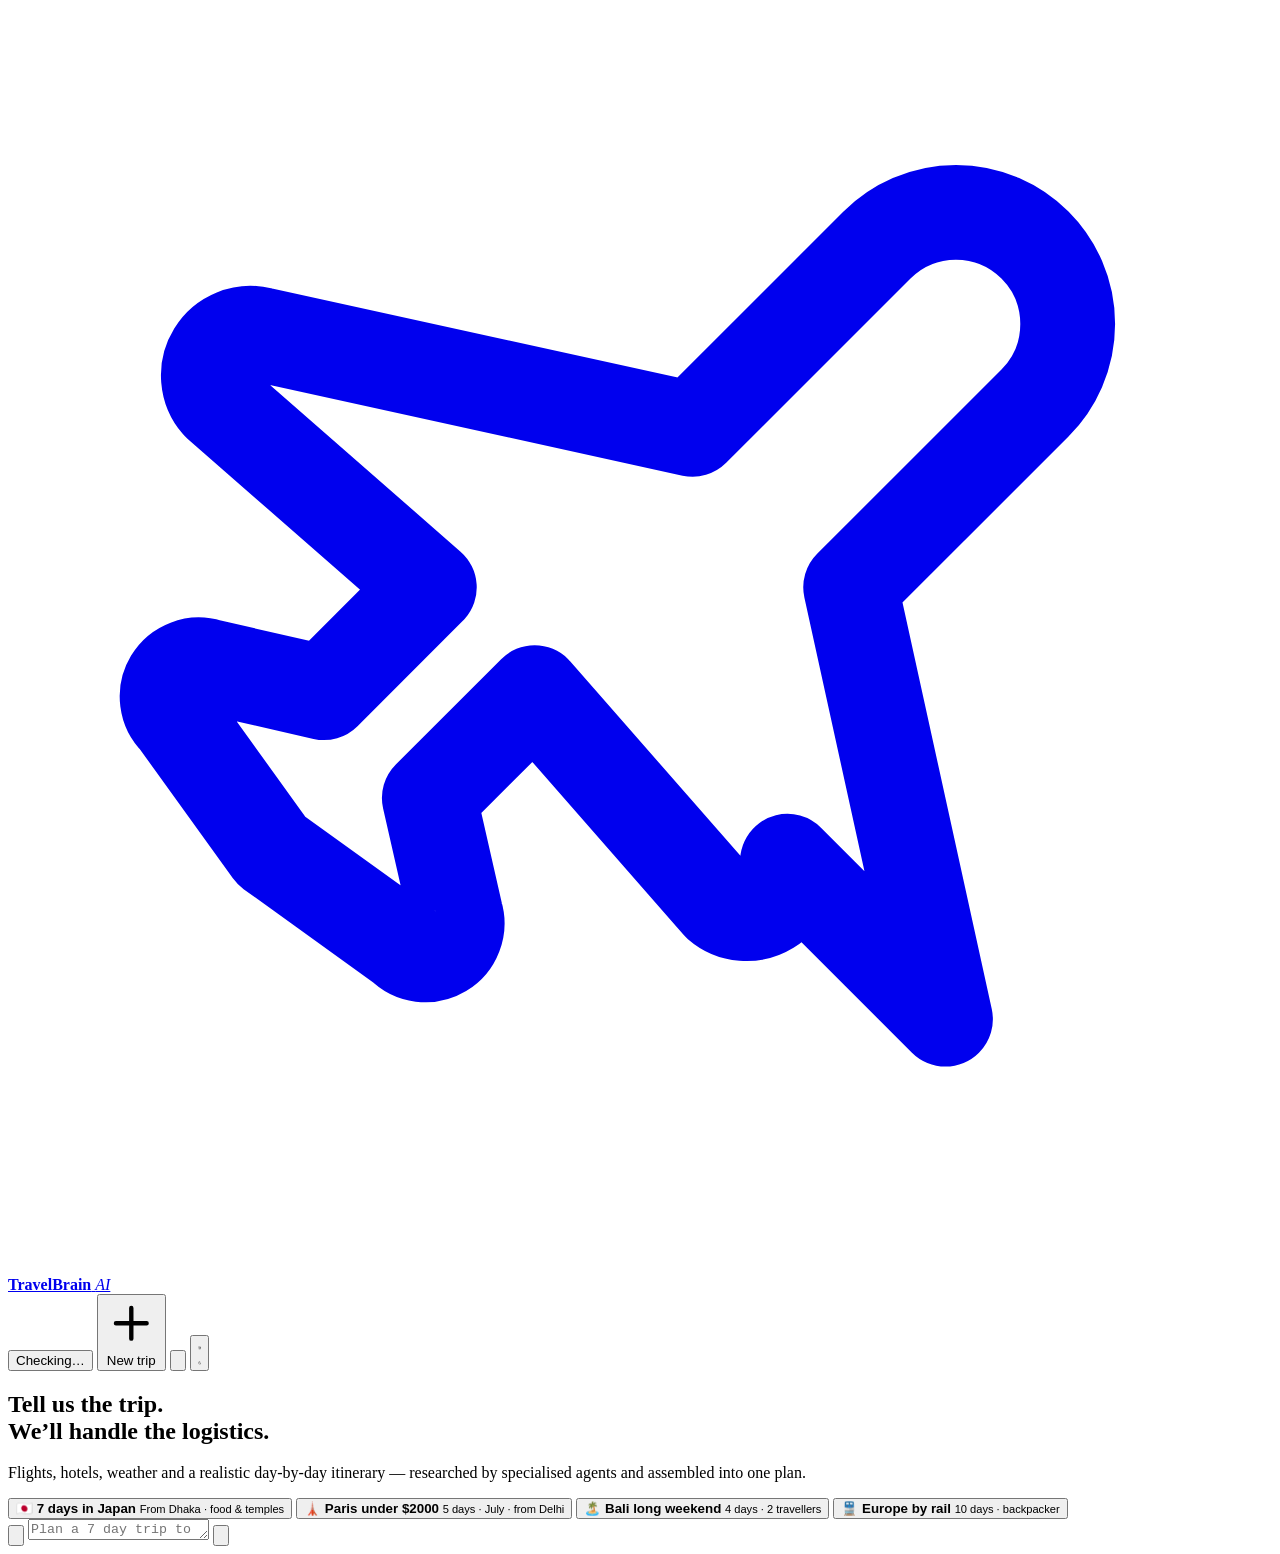
==== frontend/templates/index.html @ 0adacf0e "Initial commit" ====
<!DOCTYPE html>
<html lang="en" data-theme="dark">
<head>
  <meta charset="UTF-8" />
  <meta name="viewport" content="width=device-width, initial-scale=1.0" />
  <title>TravelBrain AI — Multi-Agent Travel Planner</title>
  <meta name="description" content="A LangGraph multi-agent system that plans flights, hotels, weather and day-by-day itineraries." />
  <link rel="stylesheet" href="/static/css/styles.css" />
</head>
<body>

  <!-- ambient background -->
  <div class="aurora" aria-hidden="true">
    <span class="blob blob-1"></span>
    <span class="blob blob-2"></span>
    <span class="blob blob-3"></span>
    <span class="grid"></span>
  </div>

  <div class="layout">
    <main class="main">

      <header class="topbar">
        <a class="brand" href="/">
          <span class="brand-mark" aria-hidden="true">
            <svg viewBox="0 0 24 24" fill="none" stroke="currentColor" stroke-width="1.8" stroke-linecap="round" stroke-linejoin="round">
              <path d="M17.8 19.2 16 11l3.5-3.5a2.1 2.1 0 0 0-3-3L13 8 4.8 6.2a.8.8 0 0 0-.8 1.3L8 11l-2 2-2.2-.5a.6.6 0 0 0-.6 1L5 16l2.5 1.8a.6.6 0 0 0 1-.6L8 15l2-2 3.5 4a.8.8 0 0 0 1.3-.8Z"/>
            </svg>
          </span>
          <span class="brand-text">
            <strong>TravelBrain</strong>
            <em>AI</em>
          </span>
        </a>

        <div class="topbar-actions">
          <button class="status" id="apiStatus" data-state="checking" type="button" title="Open settings">
            <span class="status-dot"></span>
            <span class="status-text">Checking…</span>
          </button>

          <button class="btn btn-soft btn-sm" id="newTripBtn" type="button">
            <svg viewBox="0 0 24 24" fill="none" stroke="currentColor" stroke-width="2" stroke-linecap="round"><path d="M12 5v14M5 12h14"/></svg>
            <span class="btn-label">New trip</span>
          </button>

          <button class="icon-btn" id="settingsBtn" type="button" aria-label="Settings" title="Settings">
            <svg viewBox="0 0 24 24" fill="none" stroke="currentColor" stroke-width="1.8" stroke-linecap="round" stroke-linejoin="round"><circle cx="12" cy="12" r="3"/><path d="M19.4 15a1.7 1.7 0 0 0 .3 1.9l.1.1a2 2 0 1 1-2.8 2.8l-.1-.1a1.7 1.7 0 0 0-1.9-.3 1.7 1.7 0 0 0-1 1.5V21a2 2 0 1 1-4 0v-.1a1.7 1.7 0 0 0-1.1-1.5 1.7 1.7 0 0 0-1.9.3l-.1.1a2 2 0 1 1-2.8-2.8l.1-.1a1.7 1.7 0 0 0 .3-1.9 1.7 1.7 0 0 0-1.5-1H3a2 2 0 1 1 0-4h.1a1.7 1.7 0 0 0 1.5-1.1 1.7 1.7 0 0 0-.3-1.9l-.1-.1a2 2 0 1 1 2.8-2.8l.1.1a1.7 1.7 0 0 0 1.9.3H9a1.7 1.7 0 0 0 1-1.5V3a2 2 0 1 1 4 0v.1a1.7 1.7 0 0 0 1 1.5 1.7 1.7 0 0 0 1.9-.3l.1-.1a2 2 0 1 1 2.8 2.8l-.1.1a1.7 1.7 0 0 0-.3 1.9V9a1.7 1.7 0 0 0 1.5 1H21a2 2 0 1 1 0 4h-.1a1.7 1.7 0 0 0-1.5 1Z"/></svg>
          </button>

          <button class="icon-btn" id="themeToggle" type="button" aria-label="Toggle colour theme" title="Toggle theme">
            <svg class="ico-sun" viewBox="0 0 24 24" fill="none" stroke="currentColor" stroke-width="1.8" stroke-linecap="round"><circle cx="12" cy="12" r="4"/><path d="M12 2v2M12 20v2M2 12h2M20 12h2M4.9 4.9l1.4 1.4M17.7 17.7l1.4 1.4M19.1 4.9l-1.4 1.4M6.3 17.7l-1.4 1.4"/></svg>
            <svg class="ico-moon" viewBox="0 0 24 24" fill="none" stroke="currentColor" stroke-width="1.8" stroke-linecap="round" stroke-linejoin="round"><path d="M21 12.8A9 9 0 1 1 11.2 3a7 7 0 0 0 9.8 9.8Z"/></svg>
          </button>
        </div>
      </header>

      <div class="conversation" id="conversation">

        <!-- ---------- no live API: shown instead of the hero ---------- -->
        <section class="gate" id="setupGate" hidden>
          <span class="gate-icon" aria-hidden="true">
            <svg viewBox="0 0 24 24" fill="none" stroke="currentColor" stroke-width="1.8" stroke-linecap="round" stroke-linejoin="round"><path d="M12 9v4M12 17h.01M10.3 3.9 1.8 18a2 2 0 0 0 1.7 3h17a2 2 0 0 0 1.7-3L13.7 3.9a2 2 0 0 0-3.4 0Z"/></svg>
          </span>

          <h2>No Live API</h2>
          <p class="gate-sub" id="gateSub">
            The server has no API keys configured, so the agents cannot run.
            Add them below to start planning.
          </p>

          <div class="gate-creds" id="gateCreds"></div>

          <div class="gate-actions">
            <button class="btn btn-primary" id="gateSave" type="button">
              <span class="btn-label">Connect</span>
              <span class="spinner" aria-hidden="true"></span>
            </button>
          </div>

          <p class="gate-foot">
            Keys entered here last for this browser session only. To configure them
            once for everyone, add them to the server&rsquo;s <code>.env</code> and restart.
          </p>
        </section>

        <!-- ---------- empty / hero state ---------- -->
        <section class="hero" id="hero">
          <h2>Tell us the trip.<br />We&rsquo;ll handle the <span class="grad">logistics</span>.</h2>
          <p class="hero-sub">
            Flights, hotels, weather and a realistic day-by-day itinerary — researched
            by specialised agents and assembled into one plan.
          </p>

          <div class="suggestions" id="suggestions">
            <button class="suggestion" type="button" data-prompt="Plan a 7 day Japan trip from Dhaka in April with a mid-range budget, focused on food and temples.">
              <span class="suggestion-emoji">🇯🇵</span>
              <span class="suggestion-body">
                <strong>7 days in Japan</strong>
                <small>From Dhaka · food &amp; temples</small>
              </span>
            </button>
            <button class="suggestion" type="button" data-prompt="I want a 5 day Paris trip in July from Delhi. Find flights, hotels near the centre and an itinerary under $2000.">
              <span class="suggestion-emoji">🗼</span>
              <span class="suggestion-body">
                <strong>Paris under $2000</strong>
                <small>5 days · July · from Delhi</small>
              </span>
            </button>
            <button class="suggestion" type="button" data-prompt="Plan a 4 day beach getaway to Bali from Singapore next month for two people, relaxed pace.">
              <span class="suggestion-emoji">🏝️</span>
              <span class="suggestion-body">
                <strong>Bali long weekend</strong>
                <small>4 days · 2 travellers</small>
              </span>
            </button>
            <button class="suggestion" type="button" data-prompt="Plan a 10 day Europe rail trip from London covering Amsterdam, Berlin and Prague on a backpacker budget.">
              <span class="suggestion-emoji">🚆</span>
              <span class="suggestion-body">
                <strong>Europe by rail</strong>
                <small>10 days · backpacker</small>
              </span>
            </button>
          </div>
        </section>

        <div class="messages" id="messages"></div>
      </div>

      <!-- ---------- composer ---------- -->
      <div class="composer-wrap">
        <div class="builder" id="builder" hidden>
          <div class="builder-grid">
            <label class="field">
              <span>From</span>
              <input type="text" id="fFrom" placeholder="Dhaka" autocomplete="off" />
            </label>
            <label class="field">
              <span>To</span>
              <input type="text" id="fTo" placeholder="Tokyo" autocomplete="off" />
            </label>
            <label class="field">
              <span>Departure</span>
              <input type="date" id="fDate" />
            </label>
            <label class="field field-sm">
              <span>Days</span>
              <input type="number" id="fDays" min="1" max="60" placeholder="7" />
            </label>
            <label class="field field-sm">
              <span>Travellers</span>
              <input type="number" id="fPeople" min="1" max="20" placeholder="2" />
            </label>
            <label class="field">
              <span>Budget</span>
              <input type="text" id="fBudget" placeholder="$2000" autocomplete="off" />
            </label>
          </div>
          <div class="builder-interests">
            <span class="field-span">Interests</span>
            <div class="chips" id="interestChips">
              <button class="chip" type="button" data-value="food">🍜 Food</button>
              <button class="chip" type="button" data-value="history">🏛️ History</button>
              <button class="chip" type="button" data-value="nature">🌿 Nature</button>
              <button class="chip" type="button" data-value="nightlife">🌃 Nightlife</button>
              <button class="chip" type="button" data-value="shopping">🛍️ Shopping</button>
              <button class="chip" type="button" data-value="adventure">🧗 Adventure</button>
              <button class="chip" type="button" data-value="relaxation">🧘 Relaxation</button>
            </div>
          </div>
          <div class="builder-foot">
            <button class="btn btn-ghost btn-sm" type="button" id="builderClear">Clear</button>
            <button class="btn btn-soft btn-sm" type="button" id="builderApply">Write my prompt</button>
          </div>
        </div>

        <form class="composer" id="composer" autocomplete="off">
          <button type="button" class="icon-btn composer-tool" id="builderToggle" aria-label="Open trip builder" title="Trip builder">
            <svg viewBox="0 0 24 24" fill="none" stroke="currentColor" stroke-width="1.9" stroke-linecap="round" stroke-linejoin="round"><path d="M4 6h16M4 12h10M4 18h6"/><circle cx="18" cy="12" r="2"/><circle cx="14" cy="18" r="2"/></svg>
          </button>
          <textarea id="input" rows="1" placeholder="Plan a 7 day trip to Tokyo from Dhaka in April, mid-range budget…" aria-label="Describe your trip"></textarea>
          <button type="submit" class="btn btn-primary send-btn" id="sendBtn" aria-label="Plan trip">
            <svg class="ico-send" viewBox="0 0 24 24" fill="none" stroke="currentColor" stroke-width="2" stroke-linecap="round" stroke-linejoin="round"><path d="m22 2-7 20-4-9-9-4 20-7Z"/></svg>
            <span class="spinner" aria-hidden="true"></span>
          </button>
        </form>
      </div>
    </main>
  </div>

  <!-- ============ SETTINGS ============ -->
  <div class="modal-scrim" id="settingsScrim" hidden></div>
  <div class="modal" id="settingsModal" role="dialog" aria-modal="true" aria-labelledby="settingsTitle" hidden>
    <div class="modal-head">
      <div class="modal-heading">
        <h2 id="settingsTitle">Settings</h2>
        <p>Keys you enter here stay in server memory for this browser session only — they are never written to disk.</p>
      </div>
      <button class="icon-btn" id="settingsClose" type="button" aria-label="Close settings">
        <svg viewBox="0 0 24 24" fill="none" stroke="currentColor" stroke-width="2" stroke-linecap="round"><path d="M18 6 6 18M6 6l12 12"/></svg>
      </button>
    </div>

    <div class="modal-body" id="credList"></div>

    <div class="modal-foot">
      <button class="btn btn-ghost btn-sm" id="settingsReset" type="button" title="Discard session keys and fall back to the server .env">Use server .env</button>
      <button class="btn btn-primary btn-sm" id="settingsSave" type="button">
        <span class="btn-label">Save for this session</span>
        <span class="spinner" aria-hidden="true"></span>
      </button>
    </div>
  </div>

  <!-- toast -->
  <div class="toast" id="toast" role="status" aria-live="polite" hidden></div>

  <script src="/static/js/markdown.js"></script>
  <script src="/static/js/app.js"></script>
</body>
</html>
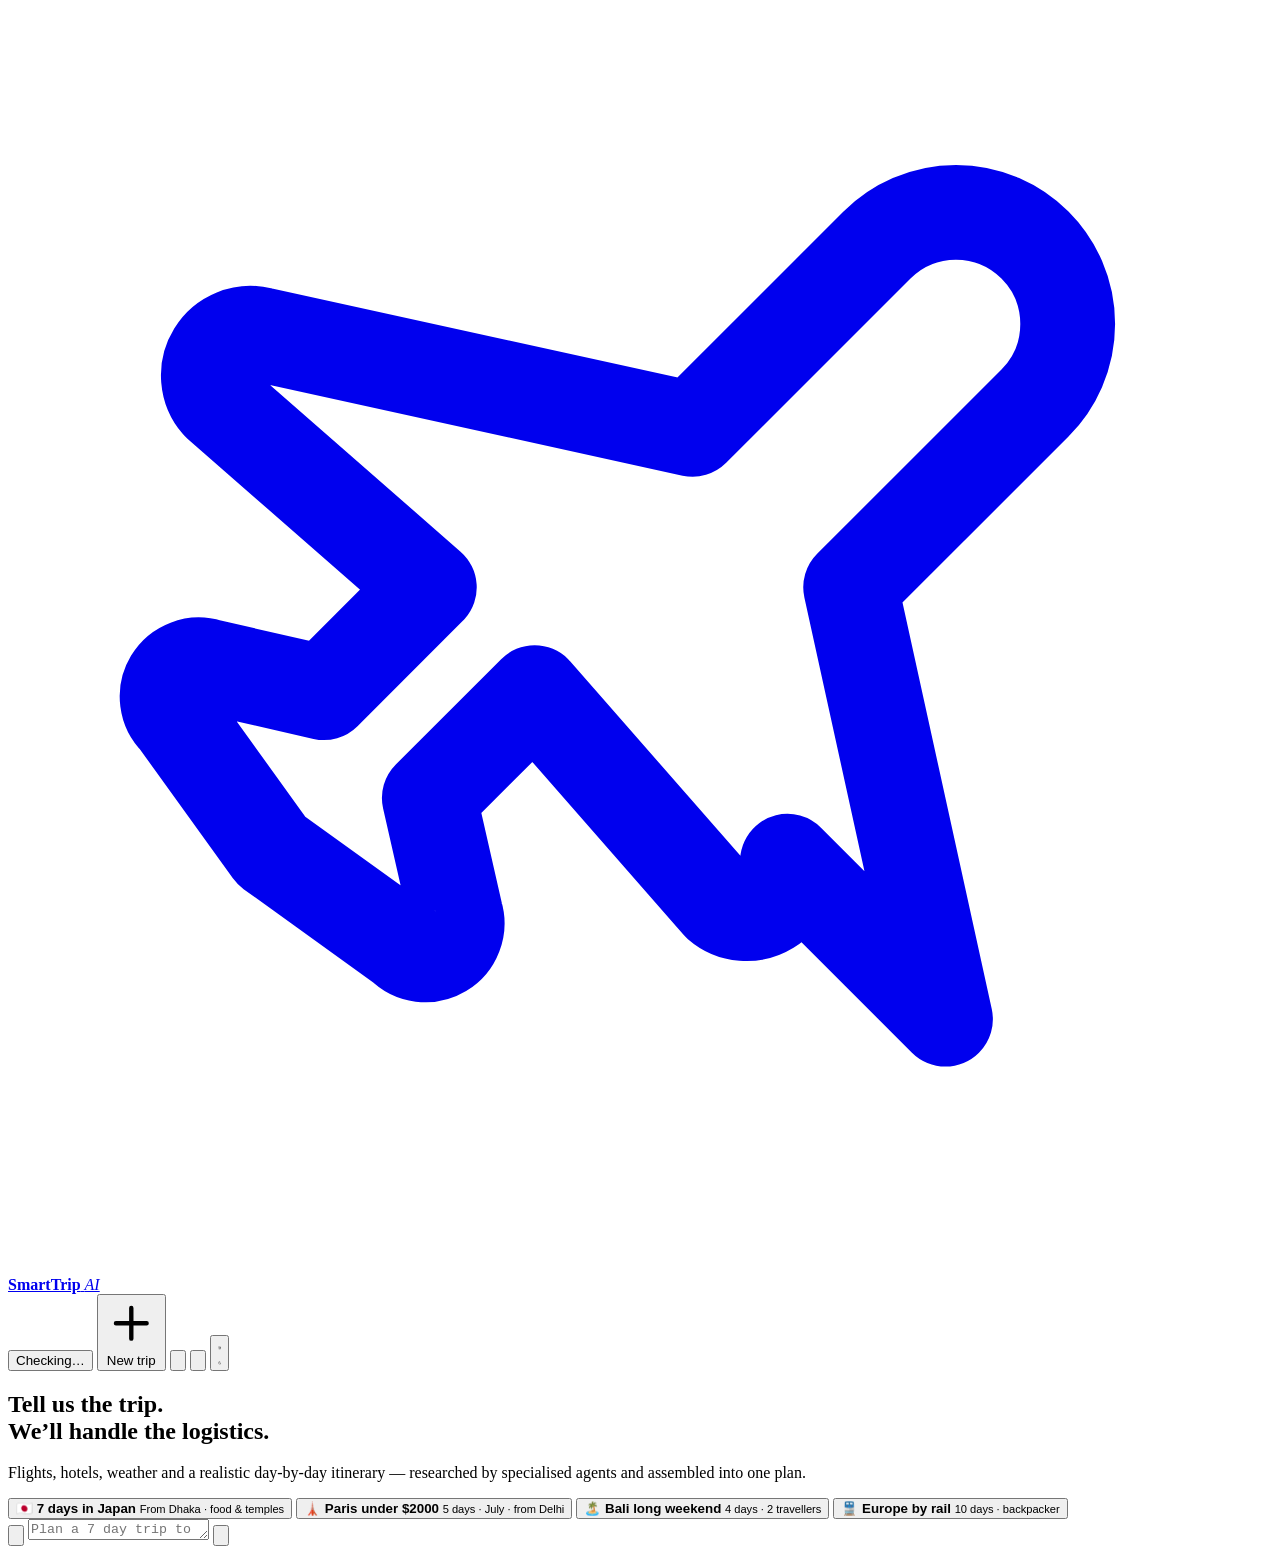
==== commit af1c6135: "Updated Travel Brain" ====
--- a/frontend/templates/index.html
+++ b/frontend/templates/index.html
@@ -3,7 +3,7 @@
 <head>
   <meta charset="UTF-8" />
   <meta name="viewport" content="width=device-width, initial-scale=1.0" />
-  <title>TravelBrain AI — Multi-Agent Travel Planner</title>
+  <title>SmartTrip AI — Multi-Agent Travel Planner</title>
   <meta name="description" content="A LangGraph multi-agent system that plans flights, hotels, weather and day-by-day itineraries." />
   <link rel="stylesheet" href="/static/css/styles.css" />
 </head>
@@ -28,7 +28,7 @@
             </svg>
           </span>
           <span class="brand-text">
-            <strong>TravelBrain</strong>
+            <strong>SmartTrip</strong>
             <em>AI</em>
           </span>
         </a>
@@ -42,6 +42,14 @@
           <button class="btn btn-soft btn-sm" id="newTripBtn" type="button">
             <svg viewBox="0 0 24 24" fill="none" stroke="currentColor" stroke-width="2" stroke-linecap="round"><path d="M12 5v14M5 12h14"/></svg>
             <span class="btn-label">New trip</span>
+          </button>
+
+          <button class="icon-btn" id="savedGuidesTopbarBtn" type="button" aria-label="Saved Guides" title="Saved Guides">
+            <svg viewBox="0 0 24 24" fill="none" stroke="currentColor" stroke-width="1.8" stroke-linecap="round" stroke-linejoin="round">
+              <path d="M19 21H5a2 2 0 0 1-2-2V5a2 2 0 0 1 2-2h11l5 5v11a2 2 0 0 1-2 2z"/>
+              <polyline points="17 21 17 13 7 13 7 21"/>
+              <polyline points="7 3 7 8 15 8"/>
+            </svg>
           </button>
 
           <button class="icon-btn" id="settingsBtn" type="button" aria-label="Settings" title="Settings">
@@ -212,6 +220,22 @@
     </div>
   </div>
 
+  <!-- ============ SAVED GUIDES MODAL ============ -->
+  <div class="modal-scrim" id="savedGuidesScrim" hidden></div>
+  <div class="modal" id="savedGuidesModal" role="dialog" aria-modal="true" aria-labelledby="savedGuidesModalTitle" hidden>
+    <div class="modal-head">
+      <div class="modal-heading">
+        <h2 id="savedGuidesModalTitle">Saved Guides</h2>
+        <p>Access and reopen your saved travel itineraries.</p>
+      </div>
+      <button class="icon-btn" id="savedGuidesClose" type="button" aria-label="Close saved guides">
+        <svg viewBox="0 0 24 24" fill="none" stroke="currentColor" stroke-width="2" stroke-linecap="round"><path d="M18 6 6 18M6 6l12 12"/></svg>
+      </button>
+    </div>
+
+    <div class="modal-body saved-guides-body" id="savedGuidesModalList"></div>
+  </div>
+
   <!-- toast -->
   <div class="toast" id="toast" role="status" aria-live="polite" hidden></div>
 
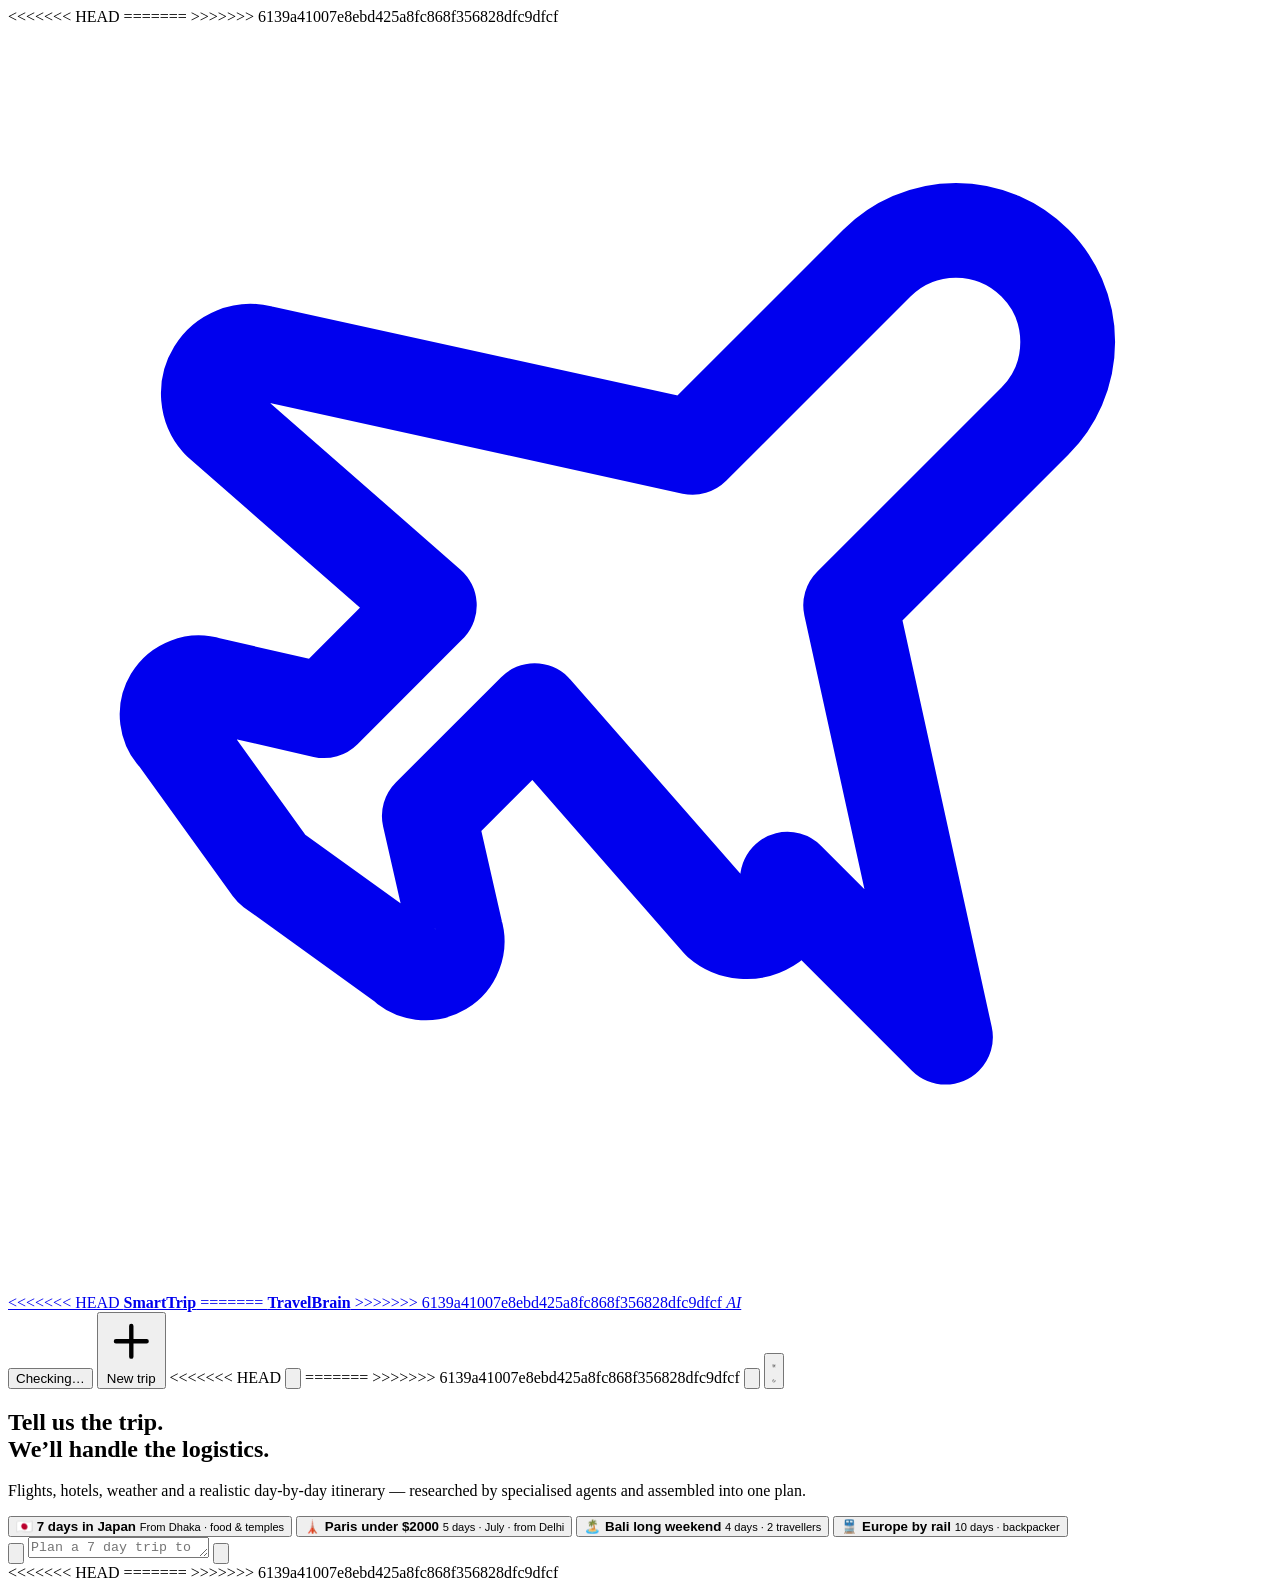
==== commit 4960abb3: "Updated Travel Brain" ====
--- a/frontend/templates/index.html
+++ b/frontend/templates/index.html
@@ -3,7 +3,11 @@
 <head>
   <meta charset="UTF-8" />
   <meta name="viewport" content="width=device-width, initial-scale=1.0" />
+<<<<<<< HEAD
   <title>SmartTrip AI — Multi-Agent Travel Planner</title>
+=======
+  <title>TravelBrain AI — Multi-Agent Travel Planner</title>
+>>>>>>> 6139a41007e8ebd425a8fc868f356828dfc9dfcf
   <meta name="description" content="A LangGraph multi-agent system that plans flights, hotels, weather and day-by-day itineraries." />
   <link rel="stylesheet" href="/static/css/styles.css" />
 </head>
@@ -28,7 +32,11 @@
             </svg>
           </span>
           <span class="brand-text">
+<<<<<<< HEAD
             <strong>SmartTrip</strong>
+=======
+            <strong>TravelBrain</strong>
+>>>>>>> 6139a41007e8ebd425a8fc868f356828dfc9dfcf
             <em>AI</em>
           </span>
         </a>
@@ -44,6 +52,7 @@
             <span class="btn-label">New trip</span>
           </button>
 
+<<<<<<< HEAD
           <button class="icon-btn" id="savedGuidesTopbarBtn" type="button" aria-label="Saved Guides" title="Saved Guides">
             <svg viewBox="0 0 24 24" fill="none" stroke="currentColor" stroke-width="1.8" stroke-linecap="round" stroke-linejoin="round">
               <path d="M19 21H5a2 2 0 0 1-2-2V5a2 2 0 0 1 2-2h11l5 5v11a2 2 0 0 1-2 2z"/>
@@ -52,6 +61,8 @@
             </svg>
           </button>
 
+=======
+>>>>>>> 6139a41007e8ebd425a8fc868f356828dfc9dfcf
           <button class="icon-btn" id="settingsBtn" type="button" aria-label="Settings" title="Settings">
             <svg viewBox="0 0 24 24" fill="none" stroke="currentColor" stroke-width="1.8" stroke-linecap="round" stroke-linejoin="round"><circle cx="12" cy="12" r="3"/><path d="M19.4 15a1.7 1.7 0 0 0 .3 1.9l.1.1a2 2 0 1 1-2.8 2.8l-.1-.1a1.7 1.7 0 0 0-1.9-.3 1.7 1.7 0 0 0-1 1.5V21a2 2 0 1 1-4 0v-.1a1.7 1.7 0 0 0-1.1-1.5 1.7 1.7 0 0 0-1.9.3l-.1.1a2 2 0 1 1-2.8-2.8l.1-.1a1.7 1.7 0 0 0 .3-1.9 1.7 1.7 0 0 0-1.5-1H3a2 2 0 1 1 0-4h.1a1.7 1.7 0 0 0 1.5-1.1 1.7 1.7 0 0 0-.3-1.9l-.1-.1a2 2 0 1 1 2.8-2.8l.1.1a1.7 1.7 0 0 0 1.9.3H9a1.7 1.7 0 0 0 1-1.5V3a2 2 0 1 1 4 0v.1a1.7 1.7 0 0 0 1 1.5 1.7 1.7 0 0 0 1.9-.3l.1-.1a2 2 0 1 1 2.8 2.8l-.1.1a1.7 1.7 0 0 0-.3 1.9V9a1.7 1.7 0 0 0 1.5 1H21a2 2 0 1 1 0 4h-.1a1.7 1.7 0 0 0-1.5 1Z"/></svg>
           </button>
@@ -220,6 +231,7 @@
     </div>
   </div>
 
+<<<<<<< HEAD
   <!-- ============ SAVED GUIDES MODAL ============ -->
   <div class="modal-scrim" id="savedGuidesScrim" hidden></div>
   <div class="modal" id="savedGuidesModal" role="dialog" aria-modal="true" aria-labelledby="savedGuidesModalTitle" hidden>
@@ -236,6 +248,8 @@
     <div class="modal-body saved-guides-body" id="savedGuidesModalList"></div>
   </div>
 
+=======
+>>>>>>> 6139a41007e8ebd425a8fc868f356828dfc9dfcf
   <!-- toast -->
   <div class="toast" id="toast" role="status" aria-live="polite" hidden></div>
 
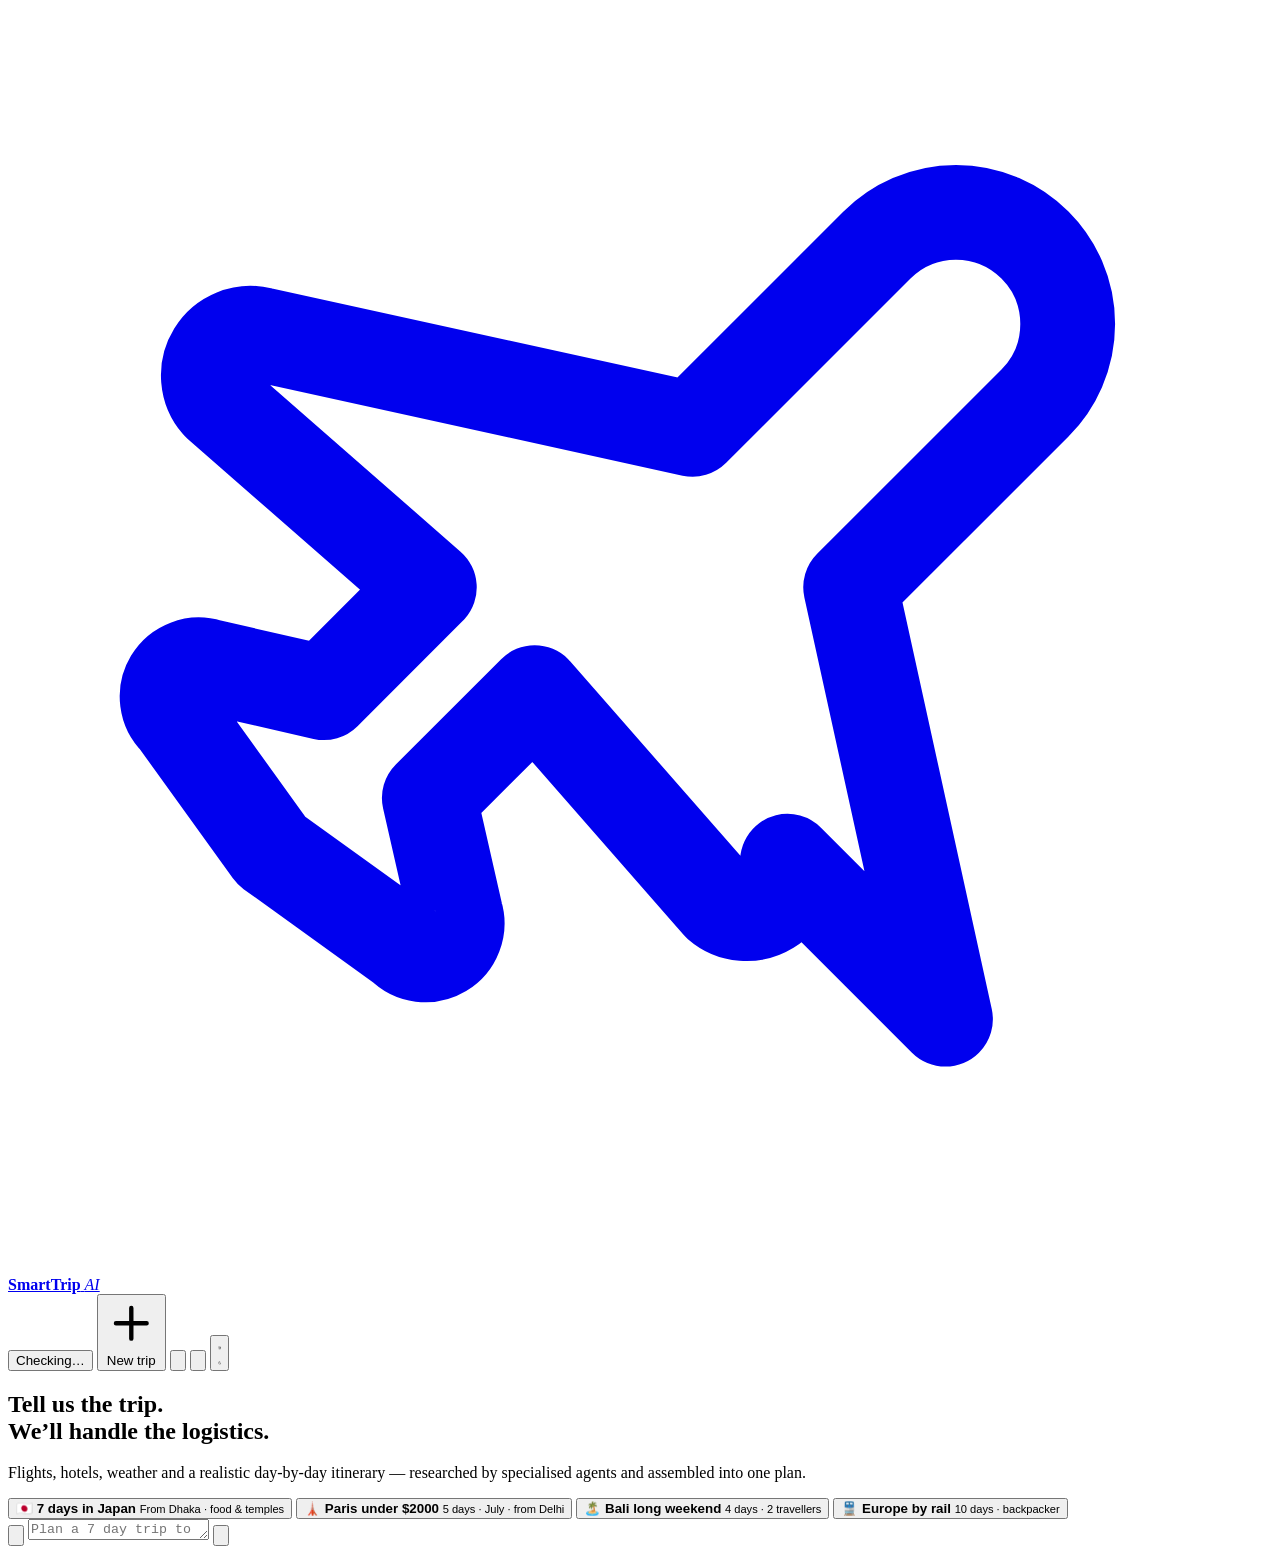
==== commit c389cdcd: "Initial commit - SmartTripAI" ====
--- a/frontend/templates/index.html
+++ b/frontend/templates/index.html
@@ -3,11 +3,7 @@
 <head>
   <meta charset="UTF-8" />
   <meta name="viewport" content="width=device-width, initial-scale=1.0" />
-<<<<<<< HEAD
   <title>SmartTrip AI — Multi-Agent Travel Planner</title>
-=======
-  <title>TravelBrain AI — Multi-Agent Travel Planner</title>
->>>>>>> 6139a41007e8ebd425a8fc868f356828dfc9dfcf
   <meta name="description" content="A LangGraph multi-agent system that plans flights, hotels, weather and day-by-day itineraries." />
   <link rel="stylesheet" href="/static/css/styles.css" />
 </head>
@@ -32,11 +28,7 @@
             </svg>
           </span>
           <span class="brand-text">
-<<<<<<< HEAD
             <strong>SmartTrip</strong>
-=======
-            <strong>TravelBrain</strong>
->>>>>>> 6139a41007e8ebd425a8fc868f356828dfc9dfcf
             <em>AI</em>
           </span>
         </a>
@@ -52,7 +44,6 @@
             <span class="btn-label">New trip</span>
           </button>
 
-<<<<<<< HEAD
           <button class="icon-btn" id="savedGuidesTopbarBtn" type="button" aria-label="Saved Guides" title="Saved Guides">
             <svg viewBox="0 0 24 24" fill="none" stroke="currentColor" stroke-width="1.8" stroke-linecap="round" stroke-linejoin="round">
               <path d="M19 21H5a2 2 0 0 1-2-2V5a2 2 0 0 1 2-2h11l5 5v11a2 2 0 0 1-2 2z"/>
@@ -61,8 +52,6 @@
             </svg>
           </button>
 
-=======
->>>>>>> 6139a41007e8ebd425a8fc868f356828dfc9dfcf
           <button class="icon-btn" id="settingsBtn" type="button" aria-label="Settings" title="Settings">
             <svg viewBox="0 0 24 24" fill="none" stroke="currentColor" stroke-width="1.8" stroke-linecap="round" stroke-linejoin="round"><circle cx="12" cy="12" r="3"/><path d="M19.4 15a1.7 1.7 0 0 0 .3 1.9l.1.1a2 2 0 1 1-2.8 2.8l-.1-.1a1.7 1.7 0 0 0-1.9-.3 1.7 1.7 0 0 0-1 1.5V21a2 2 0 1 1-4 0v-.1a1.7 1.7 0 0 0-1.1-1.5 1.7 1.7 0 0 0-1.9.3l-.1.1a2 2 0 1 1-2.8-2.8l.1-.1a1.7 1.7 0 0 0 .3-1.9 1.7 1.7 0 0 0-1.5-1H3a2 2 0 1 1 0-4h.1a1.7 1.7 0 0 0 1.5-1.1 1.7 1.7 0 0 0-.3-1.9l-.1-.1a2 2 0 1 1 2.8-2.8l.1.1a1.7 1.7 0 0 0 1.9.3H9a1.7 1.7 0 0 0 1-1.5V3a2 2 0 1 1 4 0v.1a1.7 1.7 0 0 0 1 1.5 1.7 1.7 0 0 0 1.9-.3l.1-.1a2 2 0 1 1 2.8 2.8l-.1.1a1.7 1.7 0 0 0-.3 1.9V9a1.7 1.7 0 0 0 1.5 1H21a2 2 0 1 1 0 4h-.1a1.7 1.7 0 0 0-1.5 1Z"/></svg>
           </button>
@@ -231,7 +220,6 @@
     </div>
   </div>
 
-<<<<<<< HEAD
   <!-- ============ SAVED GUIDES MODAL ============ -->
   <div class="modal-scrim" id="savedGuidesScrim" hidden></div>
   <div class="modal" id="savedGuidesModal" role="dialog" aria-modal="true" aria-labelledby="savedGuidesModalTitle" hidden>
@@ -248,8 +236,6 @@
     <div class="modal-body saved-guides-body" id="savedGuidesModalList"></div>
   </div>
 
-=======
->>>>>>> 6139a41007e8ebd425a8fc868f356828dfc9dfcf
   <!-- toast -->
   <div class="toast" id="toast" role="status" aria-live="polite" hidden></div>
 
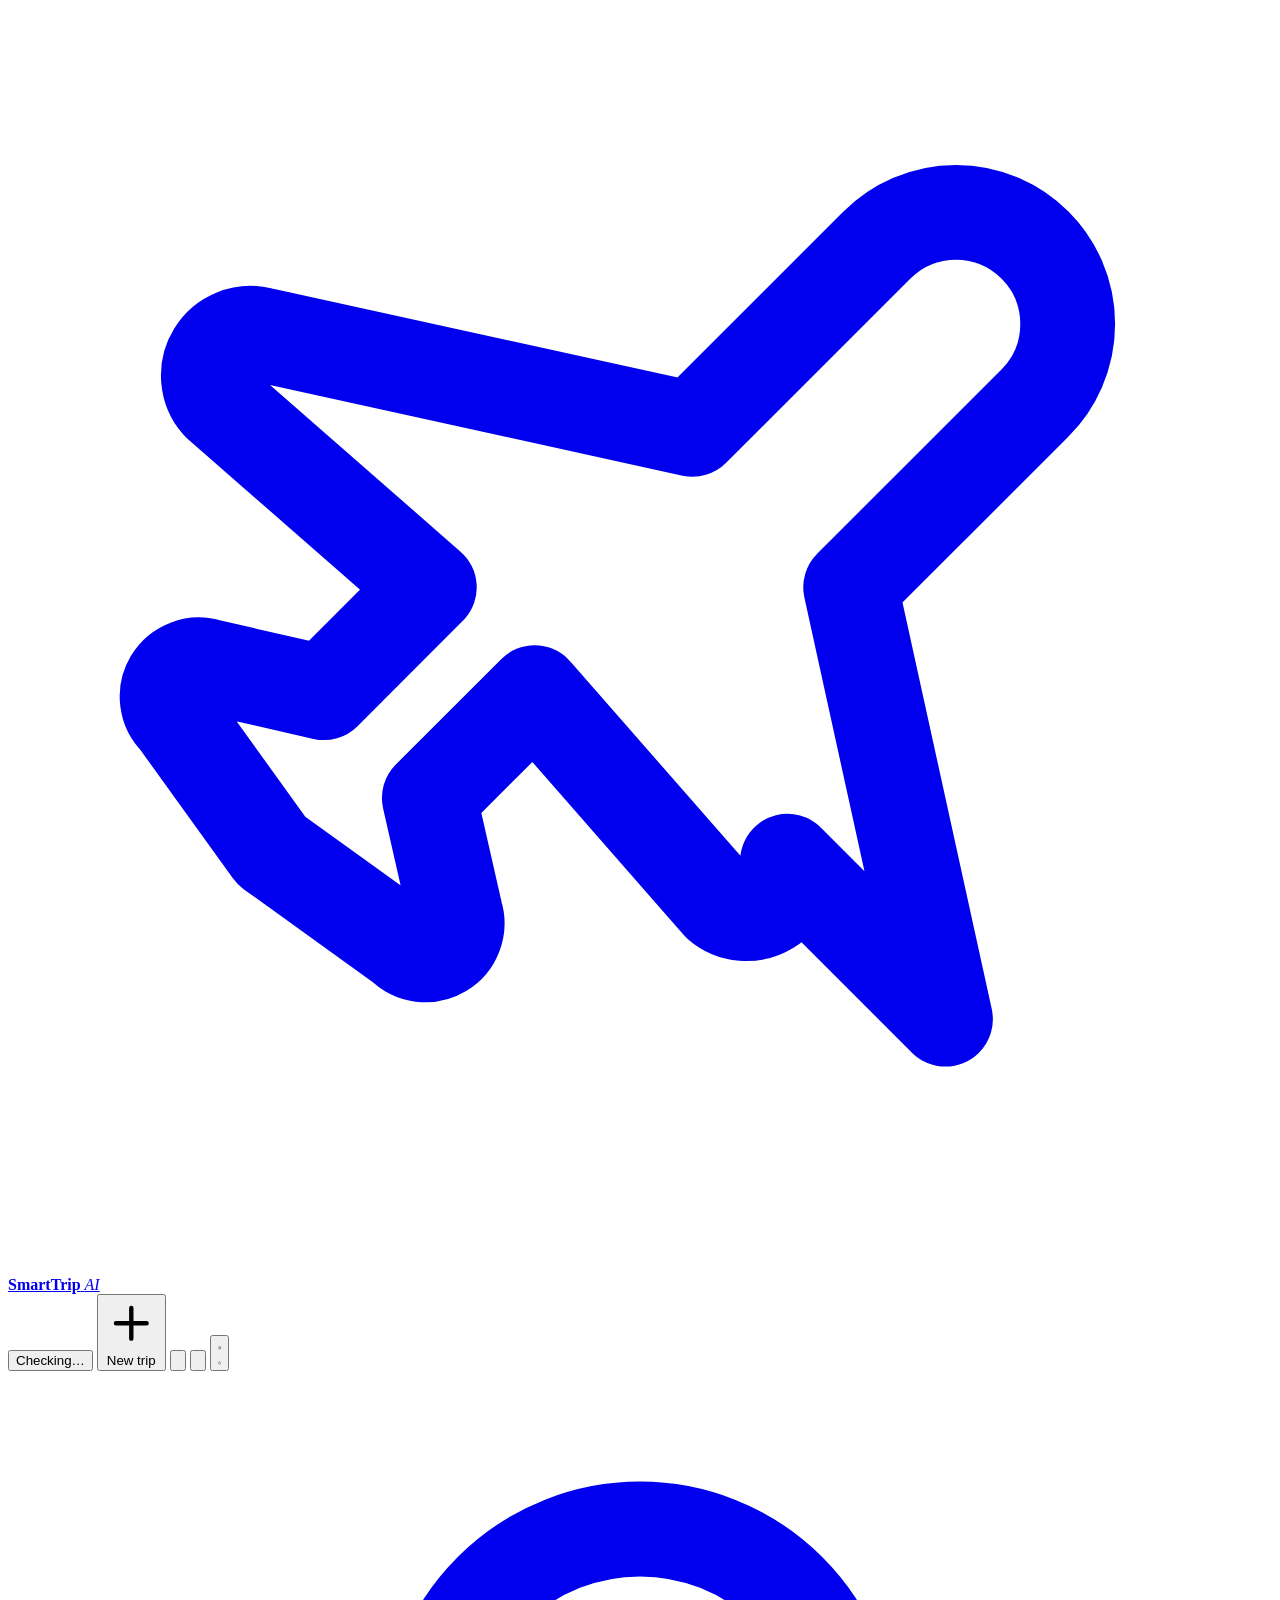
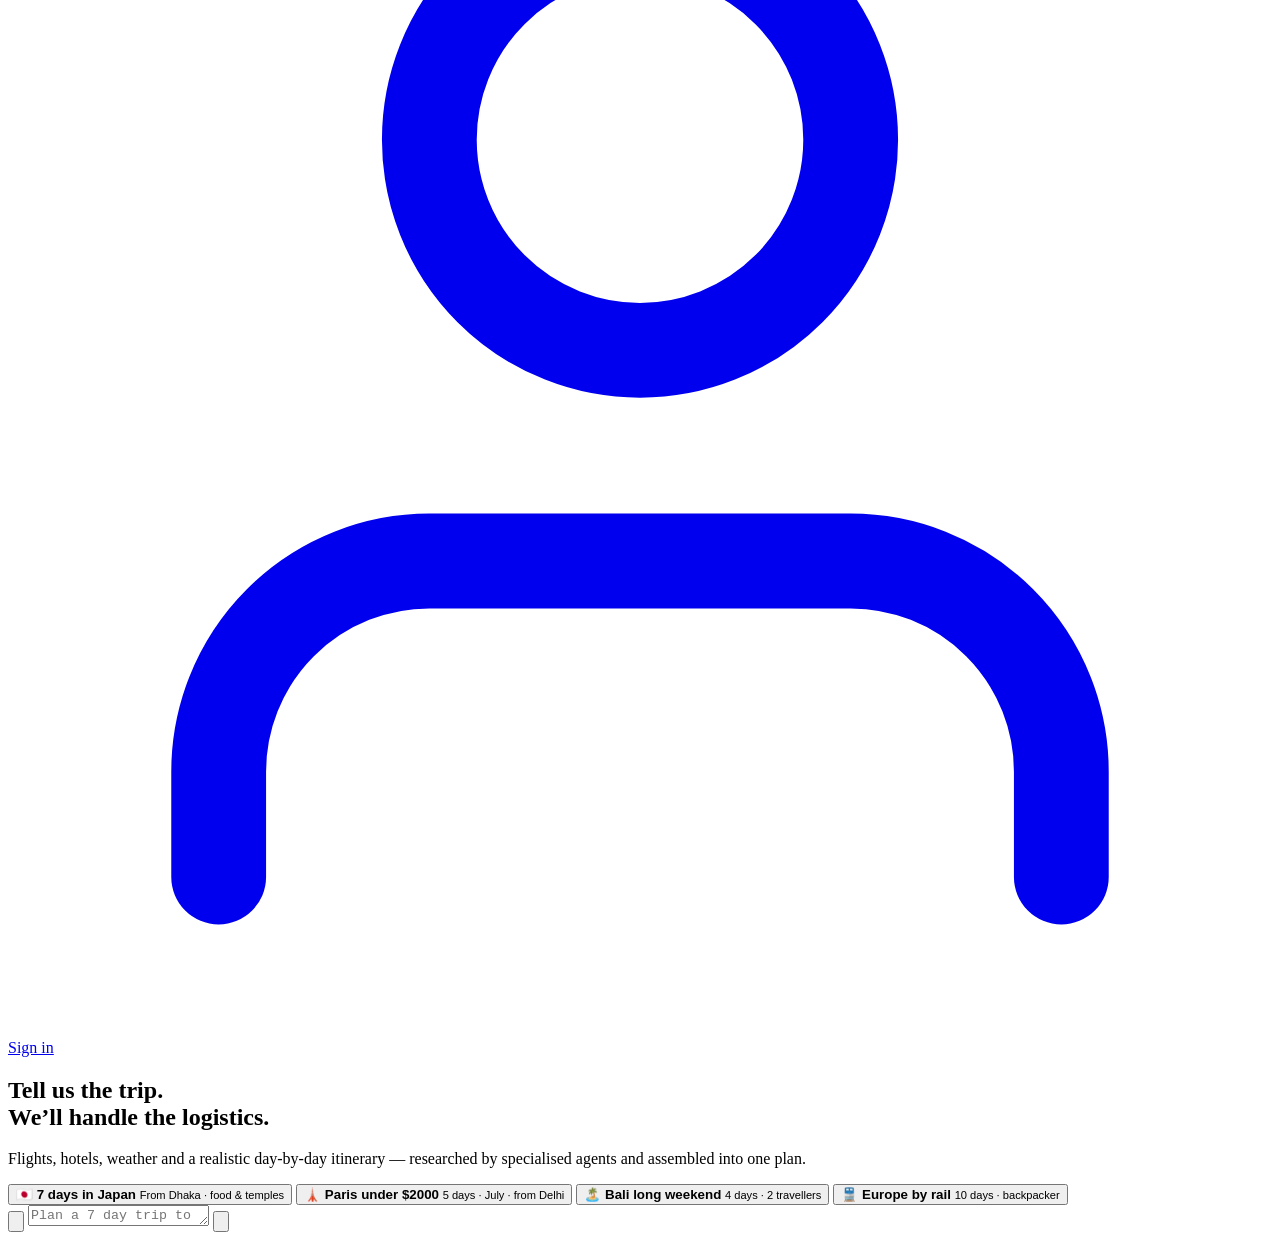
==== commit 0c9794fe: "Updated project" ====
--- a/frontend/templates/index.html
+++ b/frontend/templates/index.html
@@ -34,7 +34,7 @@
         </a>
 
         <div class="topbar-actions">
-          <button class="status" id="apiStatus" data-state="checking" type="button" title="Open settings">
+          <button class="status" id="apiStatus" data-state="checking" type="button" title="API Connected — Configure API Keys">
             <span class="status-dot"></span>
             <span class="status-text">Checking…</span>
           </button>
@@ -58,8 +58,13 @@
 
           <button class="icon-btn" id="themeToggle" type="button" aria-label="Toggle colour theme" title="Toggle theme">
             <svg class="ico-sun" viewBox="0 0 24 24" fill="none" stroke="currentColor" stroke-width="1.8" stroke-linecap="round"><circle cx="12" cy="12" r="4"/><path d="M12 2v2M12 20v2M2 12h2M20 12h2M4.9 4.9l1.4 1.4M17.7 17.7l1.4 1.4M19.1 4.9l-1.4 1.4M6.3 17.7l-1.4 1.4"/></svg>
-            <svg class="ico-moon" viewBox="0 0 24 24" fill="none" stroke="currentColor" stroke-width="1.8" stroke-linecap="round" stroke-linejoin="round"><path d="M21 12.8A9 9 0 1 1 11.2 3a7 7 0 0 0 9.8 9.8Z"/></svg>
-          </button>
+            <svg class="ico-moon" viewBox="0 0 24 24" fill="none" stroke="currentColor" stroke-width="1.8" stroke-linecap="round"><path d="M21 12.8A9 9 0 1 1 11.2 3a7 7 0 0 0 9.8 9.8Z"/></svg>
+          </button>
+
+          <a href="/login" class="btn btn-soft btn-sm topbar-auth-link" id="topbarAuthBtn" title="Sign in or register">
+            <svg viewBox="0 0 24 24" fill="none" stroke="currentColor" stroke-width="1.8" stroke-linecap="round" stroke-linejoin="round"><path d="M20 21v-2a4 4 0 0 0-4-4H8a4 4 0 0 0-4 4v2"/><circle cx="12" cy="7" r="4"/></svg>
+            <span class="btn-label" id="topbarAuthLabel">Sign in</span>
+          </a>
         </div>
       </header>
 
@@ -196,44 +201,299 @@
     </main>
   </div>
 
-  <!-- ============ SETTINGS ============ -->
-  <div class="modal-scrim" id="settingsScrim" hidden></div>
-  <div class="modal" id="settingsModal" role="dialog" aria-modal="true" aria-labelledby="settingsTitle" hidden>
-    <div class="modal-head">
-      <div class="modal-heading">
-        <h2 id="settingsTitle">Settings</h2>
-        <p>Keys you enter here stay in server memory for this browser session only — they are never written to disk.</p>
-      </div>
-      <button class="icon-btn" id="settingsClose" type="button" aria-label="Close settings">
-        <svg viewBox="0 0 24 24" fill="none" stroke="currentColor" stroke-width="2" stroke-linecap="round"><path d="M18 6 6 18M6 6l12 12"/></svg>
-      </button>
-    </div>
-
-    <div class="modal-body" id="credList"></div>
-
-    <div class="modal-foot">
-      <button class="btn btn-ghost btn-sm" id="settingsReset" type="button" title="Discard session keys and fall back to the server .env">Use server .env</button>
-      <button class="btn btn-primary btn-sm" id="settingsSave" type="button">
-        <span class="btn-label">Save for this session</span>
-        <span class="spinner" aria-hidden="true"></span>
-      </button>
+  <!-- ============ API CONNECTED (CREDENTIALS) FULL-PAGE VIEW ============ -->
+  <div class="fullpage-view" id="apiModal" role="region" aria-label="API Connected" hidden>
+    <header class="fullpage-header">
+      <div class="fullpage-header-inner">
+        <button class="btn btn-soft btn-sm btn-back" id="apiModalClose" type="button">
+          <svg viewBox="0 0 24 24" fill="none" stroke="currentColor" stroke-width="2" stroke-linecap="round"><path d="M19 12H5M12 19l-7-7 7-7"/></svg>
+          <span>Back to Trip Planner</span>
+        </button>
+        <div class="fullpage-title">
+          <h2>API Connected</h2>
+          <span class="badge badge-session">Service Credentials</span>
+        </div>
+        <button class="icon-btn fullpage-close-btn" id="apiModalCloseX" type="button" aria-label="Close API credentials">
+          <svg viewBox="0 0 24 24" fill="none" stroke="currentColor" stroke-width="2" stroke-linecap="round"><path d="M18 6 6 18M6 6l12 12"/></svg>
+        </button>
+      </div>
+    </header>
+
+    <div class="fullpage-body">
+      <div class="fullpage-content">
+        <div class="fullpage-intro">
+          <h2>API Configuration &amp; Credentials</h2>
+          <p>Keys configured here are securely held in server memory for this browser session only — they are never written to disk or echoed back.</p>
+        </div>
+
+        <div class="fullpage-card" id="credList"></div>
+
+        <div class="fullpage-actions-row">
+          <button class="btn btn-ghost btn-sm" id="settingsReset" type="button" title="Discard session keys and fall back to the server .env">Use server .env</button>
+          <button class="btn btn-primary" id="settingsSave" type="button">
+            <span class="btn-label">Save for this session</span>
+            <span class="spinner" aria-hidden="true"></span>
+          </button>
+        </div>
+      </div>
     </div>
   </div>
 
-  <!-- ============ SAVED GUIDES MODAL ============ -->
-  <div class="modal-scrim" id="savedGuidesScrim" hidden></div>
-  <div class="modal" id="savedGuidesModal" role="dialog" aria-modal="true" aria-labelledby="savedGuidesModalTitle" hidden>
-    <div class="modal-head">
-      <div class="modal-heading">
-        <h2 id="savedGuidesModalTitle">Saved Guides</h2>
-        <p>Access and reopen your saved travel itineraries.</p>
-      </div>
-      <button class="icon-btn" id="savedGuidesClose" type="button" aria-label="Close saved guides">
-        <svg viewBox="0 0 24 24" fill="none" stroke="currentColor" stroke-width="2" stroke-linecap="round"><path d="M18 6 6 18M6 6l12 12"/></svg>
-      </button>
+  <!-- ============ SETTINGS FULL-PAGE VIEW ============ -->
+  <div class="fullpage-view" id="settingsModal" role="region" aria-label="Settings" hidden>
+    <header class="fullpage-header">
+      <div class="fullpage-header-inner">
+        <button class="btn btn-soft btn-sm btn-back" id="settingsClose" type="button">
+          <svg viewBox="0 0 24 24" fill="none" stroke="currentColor" stroke-width="2" stroke-linecap="round"><path d="M19 12H5M12 19l-7-7 7-7"/></svg>
+          <span>Back to Trip Planner</span>
+        </button>
+        <div class="fullpage-title">
+          <h2>Settings</h2>
+        </div>
+        <button class="icon-btn fullpage-close-btn" id="settingsCloseX" type="button" aria-label="Close settings">
+          <svg viewBox="0 0 24 24" fill="none" stroke="currentColor" stroke-width="2" stroke-linecap="round"><path d="M18 6 6 18M6 6l12 12"/></svg>
+        </button>
+      </div>
+    </header>
+
+    <div class="fullpage-body">
+      <div class="fullpage-content settings-content">
+        <div class="fullpage-intro">
+          <h2>Preferences &amp; Account Settings</h2>
+          <p>Customize your traveler profile, journey preferences, preferred currency, and application behaviors.</p>
+        </div>
+
+        <!-- 1. Profile -->
+        <section class="settings-card" id="sectionProfile">
+          <div class="settings-card-header">
+            <div class="settings-card-title">
+              <span class="settings-card-icon">👤</span>
+              <div>
+                <h3>Profile</h3>
+                <p>Personalize your traveler details displayed across your itineraries.</p>
+              </div>
+            </div>
+          </div>
+          <div class="settings-card-body">
+            <div class="profile-layout">
+              <div class="profile-avatar-wrap">
+                <div class="profile-avatar" id="settingsAvatar">TM</div>
+              </div>
+              <div class="profile-inputs">
+                <div class="settings-field">
+                  <label for="profileName">Full Name</label>
+                  <input type="text" id="profileName" placeholder="Your Name" />
+                </div>
+                <div class="settings-field">
+                  <label for="profileEmail">Email Address</label>
+                  <input type="email" id="profileEmail" placeholder="your.email@example.com" />
+                </div>
+              </div>
+            </div>
+            <div class="settings-card-footer">
+              <button type="button" class="btn btn-soft btn-sm" id="saveProfileBtn">Save Profile</button>
+            </div>
+          </div>
+        </section>
+
+        <!-- 2. Travel Preferences -->
+        <section class="settings-card" id="sectionTravelPreferences">
+          <div class="settings-card-header">
+            <div class="settings-card-title">
+              <span class="settings-card-icon">✈️</span>
+              <div>
+                <h3>Travel Preferences</h3>
+                <p>Configure default trip styles, pace, and preferred activities for the AI.</p>
+              </div>
+            </div>
+          </div>
+          <div class="settings-card-body">
+            <div class="pref-grid">
+              <div class="settings-field">
+                <label for="prefTravelStyle">Travel Style</label>
+                <select id="prefTravelStyle" class="settings-select">
+                  <option value="solo">Solo Traveler</option>
+                  <option value="couple">Couple / Romantic</option>
+                  <option value="family">Family with Kids</option>
+                  <option value="friends">Friends / Group</option>
+                  <option value="business">Business / Bleisure</option>
+                </select>
+              </div>
+              <div class="settings-field">
+                <label for="prefPace">Travel Pace</label>
+                <select id="prefPace" class="settings-select">
+                  <option value="relaxed">Relaxed &amp; Leisurely</option>
+                  <option value="moderate" selected>Balanced &amp; Moderate</option>
+                  <option value="fast">Fast-Paced &amp; Packed</option>
+                </select>
+              </div>
+              <div class="settings-field">
+                <label for="prefCabin">Default Cabin Class</label>
+                <select id="prefCabin" class="settings-select">
+                  <option value="economy" selected>Economy</option>
+                  <option value="premium">Premium Economy</option>
+                  <option value="business">Business Class</option>
+                </select>
+              </div>
+              <div class="settings-field">
+                <label for="prefDietary">Dietary Preferences</label>
+                <select id="prefDietary" class="settings-select">
+                  <option value="none" selected>No Restrictions</option>
+                  <option value="vegetarian">Vegetarian</option>
+                  <option value="vegan">Vegan</option>
+                  <option value="halal">Halal</option>
+                  <option value="kosher">Kosher</option>
+                  <option value="gluten-free">Gluten-Free</option>
+                </select>
+              </div>
+            </div>
+            <div class="pref-interests-block">
+              <label class="settings-field-label">Preferred Interests</label>
+              <div class="pref-chips" id="settingsInterestChips">
+                <button type="button" class="chip pref-chip" data-value="food">🍜 Food</button>
+                <button type="button" class="chip pref-chip" data-value="history">🏛️ History</button>
+                <button type="button" class="chip pref-chip" data-value="nature">🌿 Nature</button>
+                <button type="button" class="chip pref-chip" data-value="nightlife">🌃 Nightlife</button>
+                <button type="button" class="chip pref-chip" data-value="shopping">🛍️ Shopping</button>
+                <button type="button" class="chip pref-chip" data-value="adventure">🧗 Adventure</button>
+                <button type="button" class="chip pref-chip" data-value="relaxation">🧘 Relaxation</button>
+              </div>
+            </div>
+            <div class="settings-card-footer">
+              <button type="button" class="btn btn-soft btn-sm" id="savePreferencesBtn">Save Preferences</button>
+            </div>
+          </div>
+        </section>
+
+        <!-- 3. Currency -->
+        <section class="settings-card" id="sectionCurrency">
+          <div class="settings-list-item">
+            <div class="settings-item-meta">
+              <div class="settings-item-icon">💱</div>
+              <div class="settings-item-text">
+                <h4>Currency</h4>
+                <p>Default currency for displaying estimated flight, hotel, and activity budgets.</p>
+              </div>
+            </div>
+            <div class="settings-item-ctrl">
+              <select id="settingsCurrency" class="settings-select settings-select-currency">
+                <option value="USD">USD ($) — US Dollar</option>
+                <option value="EUR">EUR (€) — Euro</option>
+                <option value="GBP">GBP (£) — British Pound</option>
+                <option value="JPY">JPY (¥) — Japanese Yen</option>
+                <option value="CAD">CAD ($) — Canadian Dollar</option>
+                <option value="AUD">AUD ($) — Australian Dollar</option>
+                <option value="INR">INR (₹) — Indian Rupee</option>
+                <option value="BDT">BDT (৳) — Bangladeshi Taka</option>
+                <option value="SGD">SGD ($) — Singapore Dollar</option>
+                <option value="AED">AED (د.إ) — UAE Dirham</option>
+              </select>
+            </div>
+          </div>
+        </section>
+
+        <!-- 4 & 5. App Preferences (Notifications & Remember Trip Preferences) -->
+        <section class="settings-card settings-group-card">
+          <!-- 4. Notifications — On/Off -->
+          <div class="settings-list-item">
+            <div class="settings-item-meta">
+              <div class="settings-item-icon">🔔</div>
+              <div class="settings-item-text">
+                <h4>Notifications</h4>
+                <p>Receive itinerary updates, agent status alerts, and travel reminders.</p>
+              </div>
+            </div>
+            <div class="settings-item-ctrl">
+              <label class="switch" aria-label="Toggle notifications">
+                <input type="checkbox" id="toggleNotifications" checked />
+                <span class="switch-slider"></span>
+              </label>
+            </div>
+          </div>
+
+          <div class="settings-item-divider"></div>
+
+          <!-- 5. Remember Trip Preferences — On/Off -->
+          <div class="settings-list-item">
+            <div class="settings-item-meta">
+              <div class="settings-item-icon">💾</div>
+              <div class="settings-item-text">
+                <h4>Remember Trip Preferences</h4>
+                <p>Automatically pre-fill trip builder with your favorite travel style and interests.</p>
+              </div>
+            </div>
+            <div class="settings-item-ctrl">
+              <label class="switch" aria-label="Toggle remember trip preferences">
+                <input type="checkbox" id="toggleRememberPreferences" checked />
+                <span class="switch-slider"></span>
+              </label>
+            </div>
+          </div>
+        </section>
+
+        <!-- 6 & 7. Data & Session (Clear Trip History & Logout) -->
+        <section class="settings-card settings-group-card">
+          <!-- 6. Clear Trip History -->
+          <div class="settings-list-item">
+            <div class="settings-item-meta">
+              <div class="settings-item-icon">🗑️</div>
+              <div class="settings-item-text">
+                <h4>Clear Trip History</h4>
+                <p>Remove current conversation messages and reset active trip planning sessions.</p>
+              </div>
+            </div>
+            <div class="settings-item-ctrl">
+              <button type="button" class="btn btn-danger-soft btn-sm" id="clearTripHistoryBtn">Clear Trip History</button>
+            </div>
+          </div>
+
+          <div class="settings-item-divider"></div>
+
+          <!-- 7. Logout -->
+          <div class="settings-list-item">
+            <div class="settings-item-meta">
+              <div class="settings-item-icon">🚪</div>
+              <div class="settings-item-text">
+                <h4>Logout</h4>
+                <p>Sign out of your account and return to the login screen.</p>
+              </div>
+            </div>
+            <div class="settings-item-ctrl">
+              <button type="button" class="btn btn-outline-danger btn-sm" id="logoutBtn">Logout</button>
+            </div>
+          </div>
+        </section>
+      </div>
     </div>
-
-    <div class="modal-body saved-guides-body" id="savedGuidesModalList"></div>
+  </div>
+
+  <!-- ============ SAVED GUIDES FULL-PAGE VIEW ============ -->
+  <div class="fullpage-view" id="savedGuidesModal" role="region" aria-label="Saved Guides" hidden>
+    <header class="fullpage-header">
+      <div class="fullpage-header-inner">
+        <button class="btn btn-soft btn-sm btn-back" id="savedGuidesClose" type="button">
+          <svg viewBox="0 0 24 24" fill="none" stroke="currentColor" stroke-width="2" stroke-linecap="round"><path d="M19 12H5M12 19l-7-7 7-7"/></svg>
+          <span>Back to Trip Planner</span>
+        </button>
+        <div class="fullpage-title">
+          <h2>Saved Guides</h2>
+        </div>
+        <button class="icon-btn fullpage-close-btn" id="savedGuidesCloseX" type="button" aria-label="Close saved guides">
+          <svg viewBox="0 0 24 24" fill="none" stroke="currentColor" stroke-width="2" stroke-linecap="round"><path d="M18 6 6 18M6 6l12 12"/></svg>
+        </button>
+      </div>
+    </header>
+
+    <div class="fullpage-body">
+      <div class="fullpage-content">
+        <div class="fullpage-intro">
+          <h2>Your Saved Travel Guides</h2>
+          <p>Access, review and reopen your custom multi-agent itineraries and travel research.</p>
+        </div>
+
+        <div class="saved-guides-fullpage-list" id="savedGuidesModalList"></div>
+      </div>
+    </div>
   </div>
 
   <!-- toast -->
